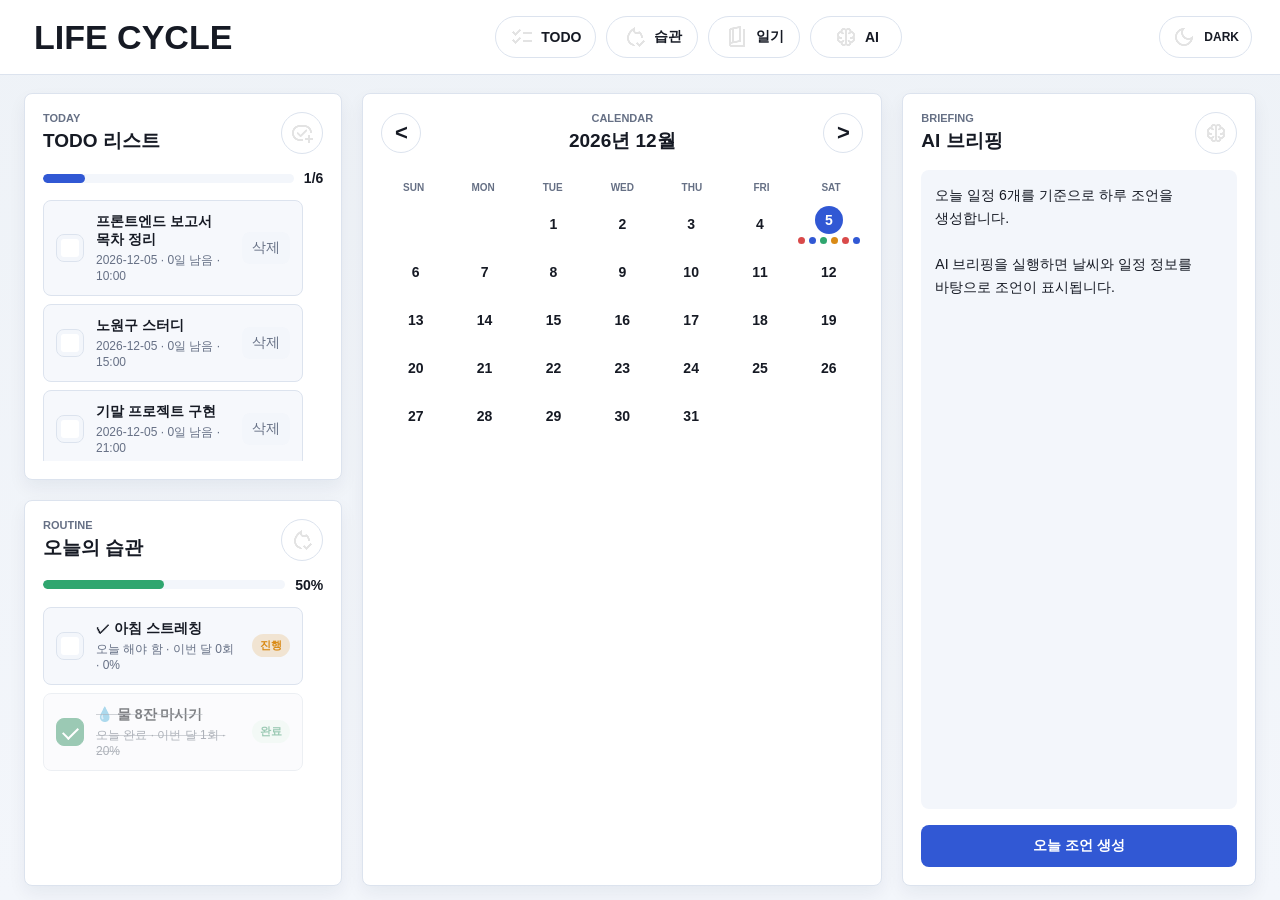
==== index.html @ 94e9d5b8 "최초1" ====
<!doctype html>
<html lang="ko">
  <head>
    <meta charset="UTF-8" />
    <meta name="viewport" content="width=device-width, initial-scale=1.0" />
    <title>LIFE CYCLE</title>
    <meta
      name="description"
      content="TODO, 습관, 캘린더, 한 줄 일기, AI 브리핑을 한 화면에서 관리하는 LIFE CYCLE 웹앱"
    />
    <link rel="stylesheet" href="./styles.css" />
  </head>
  <body>
    <div class="app-shell">
      <header class="topbar">
        <button class="brand" id="brandButton" type="button" aria-label="메인 화면으로 이동">
          LIFE CYCLE
        </button>

        <nav class="main-nav" aria-label="주요 화면">
          <button class="nav-button" type="button" data-view="todo">
            <img src="./icon/todo-icon.png" alt="" />
            <span>TODO</span>
          </button>
          <button class="nav-button" type="button" data-view="habit">
            <img src="./icon/habit-icon.png" alt="" />
            <span>습관</span>
          </button>
          <button class="nav-button" type="button" data-view="diary">
            <img src="./icon/diary-icon.png" alt="" />
            <span>일기</span>
          </button>
          <button class="nav-button" type="button" data-view="ai">
            <img src="./icon/ai-icon.png" alt="" />
            <span>AI</span>
          </button>
        </nav>

        <button class="theme-toggle" id="themeToggle" type="button" aria-label="라이트/다크 모드 전환">
          <img id="themeIcon" src="./icon/dark-mode-icon.png" alt="" />
          <span id="themeLabel">DARK</span>
        </button>
      </header>

      <main class="app-main">
        <section class="view active" id="view-dashboard" aria-labelledby="dashboardTitle">
          <div class="dashboard-grid">
            <aside class="side-stack">
              <article class="panel todo-panel">
                <div class="panel-heading">
                  <div>
                    <p class="eyebrow">TODAY</p>
                    <h2 id="dashboardTitle">TODO 리스트</h2>
                  </div>
                  <button class="icon-action" type="button" data-view-jump="todo" aria-label="TODO 상세">
                    <img src="./icon/add-todo-icon.png" alt="" />
                  </button>
                </div>
                <div class="progress-row">
                  <div class="progress-track">
                    <span id="todoProgressBar"></span>
                  </div>
                  <strong id="todoProgressText">0/0</strong>
                </div>
                <div class="scroll-list compact-list" id="dashboardTodoList"></div>
              </article>

              <article class="panel habit-panel">
                <div class="panel-heading">
                  <div>
                    <p class="eyebrow">ROUTINE</p>
                    <h2>오늘의 습관</h2>
                  </div>
                  <button class="icon-action" type="button" data-view-jump="habit" aria-label="습관 상세">
                    <img src="./icon/habit-icon.png" alt="" />
                  </button>
                </div>
                <div class="progress-row">
                  <div class="progress-track accent">
                    <span id="habitProgressBar"></span>
                  </div>
                  <strong id="habitProgressText">0%</strong>
                </div>
                <div class="scroll-list compact-list" id="dashboardHabitList"></div>
              </article>
            </aside>

            <section class="panel calendar-panel">
              <div class="panel-heading calendar-heading">
                <button class="month-button" id="prevMonth" type="button" aria-label="이전 달">&lt;</button>
                <div>
                  <p class="eyebrow">CALENDAR</p>
                  <h2 id="calendarTitle">2026년 06월</h2>
                </div>
                <button class="month-button" id="nextMonth" type="button" aria-label="다음 달">&gt;</button>
              </div>
              <div class="weekday-row" aria-hidden="true">
                <span>SUN</span><span>MON</span><span>TUE</span><span>WED</span><span>THU</span><span>FRI</span><span>SAT</span>
              </div>
              <div class="calendar-grid" id="calendarGrid"></div>
              <div class="date-split" id="selectedDatePanel"></div>
            </section>

            <aside class="panel ai-panel">
              <div class="panel-heading">
                <div>
                  <p class="eyebrow">BRIEFING</p>
                  <h2>AI 브리핑</h2>
                </div>
                <button class="icon-action" type="button" data-view-jump="ai" aria-label="AI 상세">
                  <img src="./icon/ai-icon.png" alt="" />
                </button>
              </div>
              <div class="briefing-box" id="dashboardBriefing"></div>
              <button class="primary-button full-width" id="openApiDialogFromDashboard" type="button">
                오늘 조언 생성
              </button>
            </aside>
          </div>
        </section>

        <section class="view" id="view-todo" aria-labelledby="todoViewTitle">
          <div class="workspace-grid map-page">
            <aside class="panel map-rail">
              <p class="eyebrow">CALENDAR</p>
              <h2>TODO 날짜</h2>
              <div class="mini-date-list" id="todoDateRail"></div>
            </aside>
            <article class="panel map-main">
              <div class="panel-heading">
                <div>
                  <p class="eyebrow">TODO</p>
                  <h1 id="todoViewTitle">일정관리</h1>
                </div>
                <button class="primary-button compact-button" id="openTodoDialog" type="button">일정 추가</button>
              </div>
              <div class="scroll-list detail-list" id="todoList"></div>
            </article>
          </div>
        </section>

        <section class="view" id="view-habit" aria-labelledby="habitViewTitle">
          <div class="workspace-grid map-page">
            <aside class="panel map-rail">
              <p class="eyebrow">RANK</p>
              <h2>습관 랭킹</h2>
              <div class="scroll-list rail-list" id="habitRailList"></div>
            </aside>
            <article class="panel map-main">
              <div class="panel-heading">
                <div>
                  <p class="eyebrow">ROUTINE</p>
                  <h1 id="habitViewTitle">습관 관리</h1>
                </div>
              </div>
              <form class="form-grid compact-form" id="habitForm">
                <label>
                  습관 이름
                  <input id="habitName" type="text" placeholder="예: 물 8잔 마시기" required />
                </label>
                <label>
                  아이콘
                  <input id="habitEmoji" type="text" maxlength="2" value="✓" />
                </label>
                <button class="primary-button" type="submit">습관 추가</button>
              </form>
              <p class="form-note">새 습관은 매일 반복으로 등록됩니다.</p>
              <div class="scroll-list detail-list progress-list" id="habitList"></div>
            </article>
          </div>
        </section>

        <section class="view" id="view-diary" aria-labelledby="diaryViewTitle">
          <div class="workspace-grid map-page">
            <aside class="panel map-rail">
              <p class="eyebrow">CALENDAR</p>
              <h2>일기 날짜</h2>
              <div class="mini-date-list" id="diaryDateRail"></div>
            </aside>
            <article class="panel map-main">
              <div class="panel-heading">
                <div>
                  <p class="eyebrow">DIARY</p>
                  <h1 id="diaryViewTitle">날짜별 한 줄 일기</h1>
                </div>
              </div>
              <div class="selected-date-large" id="diarySelectedDate"></div>
              <div class="diary-editor">
                <div class="diary-line-row">
                  <label>
                    이모티콘
                    <input id="diaryMood" type="text" maxlength="2" value="🙂" />
                  </label>
                  <label for="diaryText">
                    한 줄 일기
                    <textarea id="diaryText" rows="2" placeholder="오늘 하루를 한 줄로 남겨보세요."></textarea>
                  </label>
                </div>
                <button class="secondary-button" id="saveDiary" type="button">일기 저장</button>
              </div>
            </article>
          </div>
        </section>

        <section class="view" id="view-ai" aria-labelledby="aiViewTitle">
          <div class="workspace-grid map-page">
            <aside class="panel map-rail">
              <p class="eyebrow">SCHEDULE</p>
              <h2>브리핑 대상</h2>
              <div class="scroll-list rail-list" id="briefingContext"></div>
            </aside>
            <article class="panel map-main ai-workspace">
              <div class="panel-heading">
                <div>
                  <p class="eyebrow">AI</p>
                  <h1 id="aiViewTitle">AI 브리핑</h1>
                </div>
                <span class="count-badge">GPT 5.4 nano</span>
              </div>
              <div class="briefing-box large" id="aiBriefingResult"></div>
              <div class="ai-action-row">
                <button class="primary-button" id="openApiDialogFromAi" type="button">
                  실제 API로 브리핑 생성
                </button>
              </div>
              <form class="question-form" id="aiQuestionForm">
                <label for="aiQuestion">내 일정 질문</label>
                <div class="question-row">
                  <input id="aiQuestion" type="text" placeholder="예: 스터디 전에 무엇을 먼저 준비하면 좋을까?" />
                  <button class="secondary-button" type="submit">질문하기</button>
                </div>
              </form>
              <p class="form-note">
                OpenWeatherMap은 과제용 키를 사용하고, OpenRouter 키는 요청에만 사용됩니다.
              </p>
            </article>
          </div>
        </section>
      </main>
    </div>

    <div class="modal-backdrop hidden" id="todoDialog" role="dialog" aria-modal="true" aria-labelledby="todoDialogTitle">
      <div class="modal-card">
        <div class="panel-heading">
          <div>
            <p class="eyebrow">TODO</p>
            <h2 id="todoDialogTitle">일정 추가</h2>
          </div>
          <button class="close-button" id="closeTodoDialog" type="button" aria-label="닫기">×</button>
        </div>
        <form class="form-grid" id="todoForm">
          <label>
            할 일
            <input id="todoTitle" type="text" placeholder="예: 알고리즘 복습" required />
          </label>
          <label>
            폴더
            <select id="todoFolder">
              <option>공부</option>
              <option>건강</option>
              <option>일정</option>
              <option>알바</option>
              <option>기타</option>
            </select>
          </label>
          <label>
            우선순위
            <select id="todoPriority">
              <option value="high">높음</option>
              <option value="medium" selected>보통</option>
              <option value="low">낮음</option>
            </select>
          </label>
          <label>
            기한
            <input id="todoDueDate" type="date" />
          </label>
          <label>
            시간
            <input id="todoDueTime" type="time" />
          </label>
          <button class="primary-button" type="submit">일정 추가</button>
        </form>
      </div>
    </div>

    <div class="modal-backdrop hidden" id="apiDialog" role="dialog" aria-modal="true" aria-labelledby="apiDialogTitle">
      <div class="modal-card">
        <div class="panel-heading">
          <div>
            <p class="eyebrow">ONE TIME USE</p>
            <h2 id="apiDialogTitle">API 키 입력</h2>
          </div>
          <button class="close-button" id="closeApiDialog" type="button" aria-label="닫기">×</button>
        </div>
        <p class="form-note">
          OpenWeatherMap 키는 과제용으로 미리 설정되어 있습니다. OpenRouter 키는 이번 요청에만 사용하고 즉시 비웁니다.
        </p>
        <form class="form-grid api-form" id="apiForm">
          <label>
            OpenRouter API Key
            <input id="openRouterApiKey" type="password" autocomplete="off" placeholder="이번 요청에만 입력" />
          </label>
          <label>
            지역명
            <input id="briefingLocation" type="text" placeholder="예: 강남, 노원구, 서울" />
          </label>
          <div class="fixed-info">
            <span>AI 모델</span>
            <strong>GPT 5.4 nano</strong>
          </div>
          <label class="full-field">
            일정 선택
            <select id="briefingEventSelect"></select>
          </label>
          <button class="primary-button full-field" type="submit">이번 요청으로 브리핑 생성</button>
        </form>
      </div>
    </div>

    <script src="./script.js"></script>
  </body>
</html>
---- styles.css ----
:root {
  color-scheme: light;
  --bg: #eef2f7;
  --surface: #ffffff;
  --surface-soft: #f3f6fb;
  --text: #161a24;
  --muted: #667085;
  --line: #dce3ee;
  --primary: #3158d4;
  --primary-soft: #e6ecff;
  --accent: #2fa66f;
  --accent-soft: #e6f6ee;
  --warning: #d98a15;
  --danger: #d94a4a;
  --blue: #228be6;
  --shadow: 0 8px 18px rgba(23, 34, 61, 0.06);
  --radius: 8px;
}

body.dark {
  color-scheme: dark;
  --bg: #11141b;
  --surface: #181d27;
  --surface-soft: #222938;
  --text: #eef2f8;
  --muted: #aab3c2;
  --line: #303849;
  --primary: #7b91ff;
  --primary-soft: #20294a;
  --accent: #5fd19a;
  --accent-soft: #18382a;
  --warning: #f0b35a;
  --danger: #ff7878;
  --blue: #68b7ff;
  --shadow: 0 20px 55px rgba(0, 0, 0, 0.38);
}

* {
  box-sizing: border-box;
}

html,
body {
  height: 100%;
  margin: 0;
}

body {
  min-width: 1180px;
  overflow: hidden;
  background: linear-gradient(180deg, var(--bg), var(--surface-soft));
  color: var(--text);
  font-family: Inter, Pretendard, -apple-system, BlinkMacSystemFont, "Segoe UI", sans-serif;
  font-size: 14px;
}

button,
input,
select,
textarea {
  font: inherit;
}

button {
  cursor: pointer;
}

.app-shell {
  height: 100vh;
  overflow: hidden;
}

.topbar {
  position: sticky;
  top: 0;
  z-index: 20;
  display: grid;
  grid-template-columns: auto 1fr auto;
  align-items: center;
  gap: 16px;
  padding: 14px 28px;
  border-bottom: 1px solid var(--line);
  background: color-mix(in srgb, var(--surface) 96%, transparent);
  backdrop-filter: blur(16px);
}

.brand {
  border: 0;
  background: transparent;
  color: var(--text);
  font-size: clamp(22px, 3vw, 34px);
  font-weight: 900;
  letter-spacing: 0;
  white-space: nowrap;
}

.main-nav {
  display: flex;
  justify-content: center;
  gap: 10px;
  min-width: 0;
  overflow: visible;
  padding: 2px;
}

.nav-button,
.theme-toggle,
.icon-action,
.month-button,
.close-button {
  display: inline-flex;
  align-items: center;
  justify-content: center;
  border: 1px solid var(--line);
  background: var(--surface);
  color: var(--text);
  border-radius: 999px;
  transition: transform 160ms ease, background 160ms ease, border-color 160ms ease;
}

.nav-button {
  gap: 7px;
  min-width: 92px;
  height: 42px;
  padding: 0 14px;
  font-weight: 800;
}

.nav-button img,
.theme-toggle img,
.icon-action img {
  width: 24px;
  height: 24px;
  object-fit: contain;
}

.nav-button:hover,
.theme-toggle:hover,
.icon-action:hover,
.month-button:hover,
.close-button:hover {
  transform: translateY(-1px);
  border-color: var(--primary);
}

.nav-button.active {
  background: var(--primary-soft);
  border-color: var(--primary);
  color: var(--primary);
}

.theme-toggle {
  gap: 8px;
  height: 42px;
  padding: 0 12px;
  font-size: 12px;
  font-weight: 900;
}

.app-main {
  width: 100%;
  margin: 0 auto;
  height: calc(100vh - 71px);
  min-height: 0;
  overflow: hidden;
  padding: 18px 24px;
}

.view {
  display: none;
}

.view.active {
  display: block;
  height: 100%;
  min-height: 0;
}

.dashboard-grid {
  display: grid;
  grid-template-columns: minmax(300px, 0.9fr) minmax(520px, 1.35fr) minmax(320px, 1fr);
  gap: 20px;
  align-items: stretch;
  height: 100%;
  min-height: 0;
}

.workspace-grid {
  display: grid;
  gap: 20px;
  align-items: stretch;
  height: 100%;
  min-height: 0;
}

.two-column {
  grid-template-columns: minmax(280px, 0.9fr) minmax(360px, 1.25fr);
}

.wide-left {
  grid-template-columns: minmax(360px, 1.15fr) minmax(280px, 0.85fr);
}

.map-page {
  grid-template-columns: 300px minmax(0, 1fr);
}

.side-stack {
  display: grid;
  grid-template-rows: minmax(0, 1fr) minmax(0, 1fr);
  gap: 20px;
  min-height: 0;
}

.panel {
  background: var(--surface);
  border: 1px solid var(--line);
  border-radius: var(--radius);
  box-shadow: var(--shadow);
  padding: 18px;
}

.dashboard-grid .panel,
.workspace-grid .panel {
  min-height: 0;
  display: flex;
  flex-direction: column;
}

.map-rail {
  background: color-mix(in srgb, var(--surface) 84%, var(--surface-soft));
}

.map-main {
  overflow: hidden;
}

.panel-heading {
  display: flex;
  align-items: center;
  justify-content: space-between;
  gap: 16px;
  margin-bottom: 16px;
}

.panel-heading h1,
.panel-heading h2,
.panel h1,
.panel h2 {
  margin: 0;
  letter-spacing: 0;
}

.panel h1 {
  font-size: 28px;
  margin-bottom: 18px;
}

.panel h2 {
  font-size: 19px;
}

.eyebrow {
  margin: 0 0 4px;
  color: var(--muted);
  font-size: 11px;
  font-weight: 900;
  letter-spacing: 0;
  text-transform: uppercase;
}

.icon-action {
  width: 42px;
  height: 42px;
  flex: 0 0 auto;
}

.progress-row {
  display: flex;
  align-items: center;
  gap: 10px;
  margin-bottom: 14px;
}

.progress-track {
  flex: 1;
  height: 9px;
  overflow: hidden;
  border-radius: 999px;
  background: var(--surface-soft);
}

.progress-track span {
  display: block;
  width: 0;
  height: 100%;
  border-radius: inherit;
  background: var(--primary);
  transition: width 220ms ease;
}

.progress-track.accent span {
  background: var(--accent);
}

.scroll-list {
  overflow: auto;
  padding-right: 12px;
  scrollbar-gutter: stable;
}

.compact-list {
  flex: 1;
  max-height: none;
  min-height: 0;
}

.detail-list {
  flex: 1;
  max-height: none;
  min-height: 0;
}

.list-item {
  display: grid;
  grid-template-columns: auto 1fr auto;
  gap: 12px;
  align-items: center;
  padding: 12px;
  border: 1px solid var(--line);
  border-radius: var(--radius);
  background: color-mix(in srgb, var(--surface-soft) 72%, transparent);
}

.list-item + .list-item {
  margin-top: 8px;
}

.done-item {
  opacity: 0.55;
  filter: grayscale(0.3);
}

.done-item .item-title,
.done-item .item-meta {
  text-decoration: line-through;
  text-decoration-thickness: 1px;
  text-decoration-color: color-mix(in srgb, var(--muted) 55%, transparent);
}

.item-title {
  min-width: 0;
  font-weight: 800;
  word-break: keep-all;
  overflow-wrap: anywhere;
}

.item-meta {
  margin-top: 3px;
  color: var(--muted);
  font-size: 12px;
  overflow-wrap: anywhere;
}

.check-button {
  position: relative;
  width: 28px;
  height: 28px;
  border: 1px solid var(--line);
  border-radius: var(--radius);
  background: var(--surface);
  box-shadow: inset 0 0 0 4px var(--surface-soft);
  transition: border-color 160ms ease, background 160ms ease, box-shadow 160ms ease;
}

.check-button:hover {
  border-color: var(--accent);
  box-shadow: inset 0 0 0 4px var(--accent-soft);
}

.check-button.done {
  border-color: var(--accent);
  background: var(--accent);
  box-shadow: inset 0 0 0 0 var(--accent);
}

.check-button.done::after {
  content: "";
  position: absolute;
  left: 9px;
  top: 5px;
  width: 7px;
  height: 13px;
  border: solid var(--surface);
  border-width: 0 2px 2px 0;
  transform: rotate(45deg);
}

.delete-button,
.tiny-button {
  border: 0;
  border-radius: var(--radius);
  background: var(--surface-soft);
  color: var(--muted);
  padding: 7px 10px;
}

.delete-button:hover,
.tiny-button:hover {
  color: var(--danger);
}

.badge-row {
  display: flex;
  flex-wrap: wrap;
  gap: 6px;
  margin-top: 7px;
}

.badge,
.count-badge {
  display: inline-flex;
  align-items: center;
  gap: 4px;
  border-radius: 999px;
  background: var(--primary-soft);
  color: var(--primary);
  font-size: 11px;
  font-weight: 900;
  padding: 4px 8px;
}

.badge.high {
  background: color-mix(in srgb, var(--danger) 18%, transparent);
  color: var(--danger);
}

.badge.medium {
  background: color-mix(in srgb, var(--warning) 18%, transparent);
  color: var(--warning);
}

.badge.low {
  background: var(--accent-soft);
  color: var(--accent);
}

.calendar-heading {
  display: grid;
  grid-template-columns: auto 1fr auto;
  text-align: center;
}

.month-button {
  width: 40px;
  height: 40px;
  font-size: 22px;
  font-weight: 900;
}

.weekday-row,
.calendar-grid {
  display: grid;
  grid-template-columns: repeat(7, minmax(0, 1fr));
}

.weekday-row {
  gap: 5px;
  margin: 12px 0 8px;
  color: var(--muted);
  font-size: 10px;
  font-weight: 900;
  text-align: center;
}

.calendar-grid {
  row-gap: 6px;
  column-gap: 0;
  padding: 4px 0 2px;
}

.day-cell {
  min-height: 42px;
  border: 0;
  border-radius: 0;
  background: transparent;
  color: var(--text);
  padding: 3px;
  text-align: center;
}

.day-cell.empty {
  opacity: 0;
  pointer-events: none;
}

.day-cell.selected {
  background: transparent;
}

.day-cell.today .day-number {
  background: var(--primary);
  color: #fff;
}

.day-cell.selected .day-number {
  box-shadow: 0 0 0 2px var(--primary);
  color: var(--primary);
}

.day-cell.today.selected .day-number {
  color: #fff;
}

.day-number {
  display: inline-flex;
  align-items: center;
  justify-content: center;
  width: 24px;
  height: 24px;
  border-radius: 50%;
  font-weight: 900;
}

.event-dots {
  display: flex;
  gap: 4px;
  justify-content: center;
  margin-top: 5px;
}

.event-dot {
  width: 7px;
  height: 7px;
  border-radius: 50%;
  background: var(--danger);
}

.date-split {
  display: none;
  grid-template-columns: 0.72fr 1.55fr 0.95fr;
  gap: 10px;
  margin-top: 12px;
  border-top: 1px solid var(--line);
  padding-top: 12px;
  flex: 0 0 auto;
  min-height: 0;
}

.date-split.active {
  display: grid;
  animation: revealPanel 220ms ease-out;
}

.split-card {
  min-height: 108px;
  max-height: 148px;
  overflow: auto;
  border-radius: var(--radius);
  background: var(--surface-soft);
  padding: 11px;
  scrollbar-gutter: stable;
}

.date-summary-card h3,
.split-card h3 {
  margin: 4px 0 8px;
}

.schedule-strip-card {
  display: grid;
  align-content: start;
  gap: 8px;
}

.schedule-briefing-button {
  display: grid;
  grid-template-columns: 46px 1fr;
  align-items: center;
  gap: 8px;
  width: 100%;
  text-align: left;
}

.schedule-briefing-button strong {
  overflow: hidden;
  text-overflow: ellipsis;
  white-space: nowrap;
}

@keyframes revealPanel {
  from {
    opacity: 0;
    transform: translateY(-8px);
  }

  to {
    opacity: 1;
    transform: translateY(0);
  }
}

.section-title {
  margin: 18px 0 12px;
  font-size: 17px;
}

.briefing-box {
  min-height: 240px;
  max-height: none;
  flex: 1;
  overflow: auto;
  border-radius: var(--radius);
  background: var(--surface-soft);
  padding: 14px;
  line-height: 1.65;
  word-break: keep-all;
  overflow-wrap: anywhere;
  white-space: pre-wrap;
  scrollbar-gutter: stable;
}

.briefing-box.large {
  min-height: 0;
}

.ai-panel .briefing-box {
  margin-bottom: 16px;
}

.ai-action-row {
  display: flex;
  justify-content: flex-end;
  gap: 10px;
  margin-top: 16px;
}

.primary-button,
.secondary-button {
  border: 0;
  border-radius: var(--radius);
  padding: 12px 14px;
  color: #fff;
  background: var(--primary);
  font-weight: 900;
}

.secondary-button {
  background: var(--accent);
}

.full-width,
.full-field {
  width: 100%;
  grid-column: 1 / -1;
}

.form-grid {
  display: grid;
  grid-template-columns: repeat(2, minmax(0, 1fr));
  gap: 12px;
}

.compact-form {
  grid-template-columns: minmax(0, 1.4fr) minmax(120px, 0.5fr) auto;
  align-items: end;
}

label {
  display: grid;
  gap: 7px;
  color: var(--muted);
  font-size: 12px;
  font-weight: 900;
}

input,
select,
textarea {
  width: 100%;
  border: 1px solid var(--line);
  border-radius: var(--radius);
  background: var(--surface);
  color: var(--text);
  padding: 12px;
  outline: none;
}

textarea {
  resize: none;
}

input:focus,
select:focus,
textarea:focus {
  border-color: var(--primary);
  box-shadow: 0 0 0 3px color-mix(in srgb, var(--primary) 18%, transparent);
}

.form-note {
  color: var(--muted);
  font-size: 12px;
  line-height: 1.6;
}

.diary-editor {
  display: grid;
  gap: 10px;
  margin-top: 14px;
}

.diary-line-row {
  display: grid;
  grid-template-columns: 96px minmax(0, 1fr);
  gap: 12px;
  align-items: end;
}

.selected-date-large {
  margin: 0 0 16px;
  border-radius: var(--radius);
  background: var(--primary-soft);
  color: var(--primary);
  padding: 14px;
  font-size: 22px;
  font-weight: 900;
}

.modal-backdrop {
  position: fixed;
  inset: 0;
  z-index: 50;
  display: grid;
  place-items: center;
  padding: 20px;
  background: rgba(5, 8, 15, 0.56);
}

.modal-backdrop.hidden {
  display: none;
}

.modal-card {
  width: min(620px, 100%);
  max-height: min(760px, 92vh);
  overflow: auto;
  border: 1px solid var(--line);
  border-radius: var(--radius);
  background: var(--surface);
  box-shadow: var(--shadow);
  padding: 22px;
}

.close-button {
  width: 38px;
  height: 38px;
  font-size: 26px;
}

.api-form {
  margin-top: 16px;
}

.rail-list,
.mini-date-list {
  flex: 1;
  min-height: 0;
  overflow: auto;
  padding-right: 12px;
  scrollbar-gutter: stable;
}

.mini-date-list {
  display: grid;
  align-content: start;
  gap: 8px;
}

.mini-date-button {
  display: grid;
  grid-template-columns: 42px 1fr;
  align-items: center;
  gap: 10px;
  border: 1px solid var(--line);
  border-radius: var(--radius);
  background: var(--surface);
  color: var(--text);
  padding: 9px;
  text-align: left;
}

.mini-date-button small {
  display: block;
  margin-top: 3px;
  color: var(--muted);
}

.mini-date-button.active {
  border-color: var(--primary);
  background: var(--primary-soft);
}

.mini-date-number {
  display: inline-flex;
  align-items: center;
  justify-content: center;
  width: 34px;
  height: 34px;
  border-radius: 50%;
  background: var(--surface-soft);
  font-weight: 900;
}

.mini-date-button.active .mini-date-number {
  background: var(--primary);
  color: #fff;
}

.progress-list .list-item {
  grid-template-columns: auto 1fr auto;
}

.habit-meter {
  height: 7px;
  overflow: hidden;
  border-radius: 999px;
  background: var(--surface-soft);
  margin-top: 8px;
}

.habit-meter span {
  display: block;
  height: 100%;
  border-radius: inherit;
  background: var(--accent);
}

.stat-card,
.rank-item,
.context-block {
  border: 1px solid var(--line);
  border-radius: var(--radius);
  background: var(--surface);
  padding: 12px;
}

.stat-card {
  display: grid;
  gap: 6px;
  margin-bottom: 12px;
}

.stat-card span {
  color: var(--muted);
  font-size: 12px;
  font-weight: 900;
}

.stat-card strong {
  color: var(--primary);
  font-size: 30px;
}

.rank-item {
  display: grid;
  grid-template-columns: 34px 1fr;
  align-items: center;
  gap: 10px;
}

.rank-item + .rank-item,
.context-block + .context-block {
  margin-top: 10px;
}

.rank-number {
  display: inline-flex;
  align-items: center;
  justify-content: center;
  width: 30px;
  height: 30px;
  border-radius: 50%;
  background: var(--primary-soft);
  color: var(--primary);
  font-weight: 900;
}

.context-option {
  display: grid;
  grid-template-columns: auto 1fr;
  align-items: center;
  gap: 10px;
  width: 100%;
  border: 1px solid var(--line);
  border-radius: var(--radius);
  background: var(--surface-soft);
  color: var(--text);
  padding: 10px;
  text-align: left;
}

.context-option + .context-option {
  margin-top: 8px;
}

.context-option.active {
  border-color: var(--primary);
  background: var(--primary-soft);
}

.context-option small {
  display: block;
  margin-top: 3px;
  color: var(--muted);
}

.question-form {
  display: grid;
  gap: 9px;
  margin-top: 16px;
}

.question-row {
  display: grid;
  grid-template-columns: minmax(0, 1fr) auto;
  gap: 10px;
}

.fixed-info {
  display: grid;
  gap: 7px;
  border: 1px solid var(--line);
  border-radius: var(--radius);
  background: var(--surface-soft);
  padding: 12px;
}

.fixed-info span {
  color: var(--muted);
  font-size: 12px;
  font-weight: 900;
}

.fixed-info strong {
  color: var(--text);
  font-size: 14px;
}

.empty-state {
  color: var(--muted);
  border: 1px dashed var(--line);
  border-radius: var(--radius);
  padding: 16px;
  text-align: center;
  line-height: 1.6;
}

.error-text {
  color: var(--danger);
}

.success-text {
  color: var(--accent);
}

::-webkit-scrollbar {
  width: 8px;
  height: 8px;
}

::-webkit-scrollbar-thumb {
  background: color-mix(in srgb, var(--muted) 34%, transparent);
  border-radius: 999px;
}
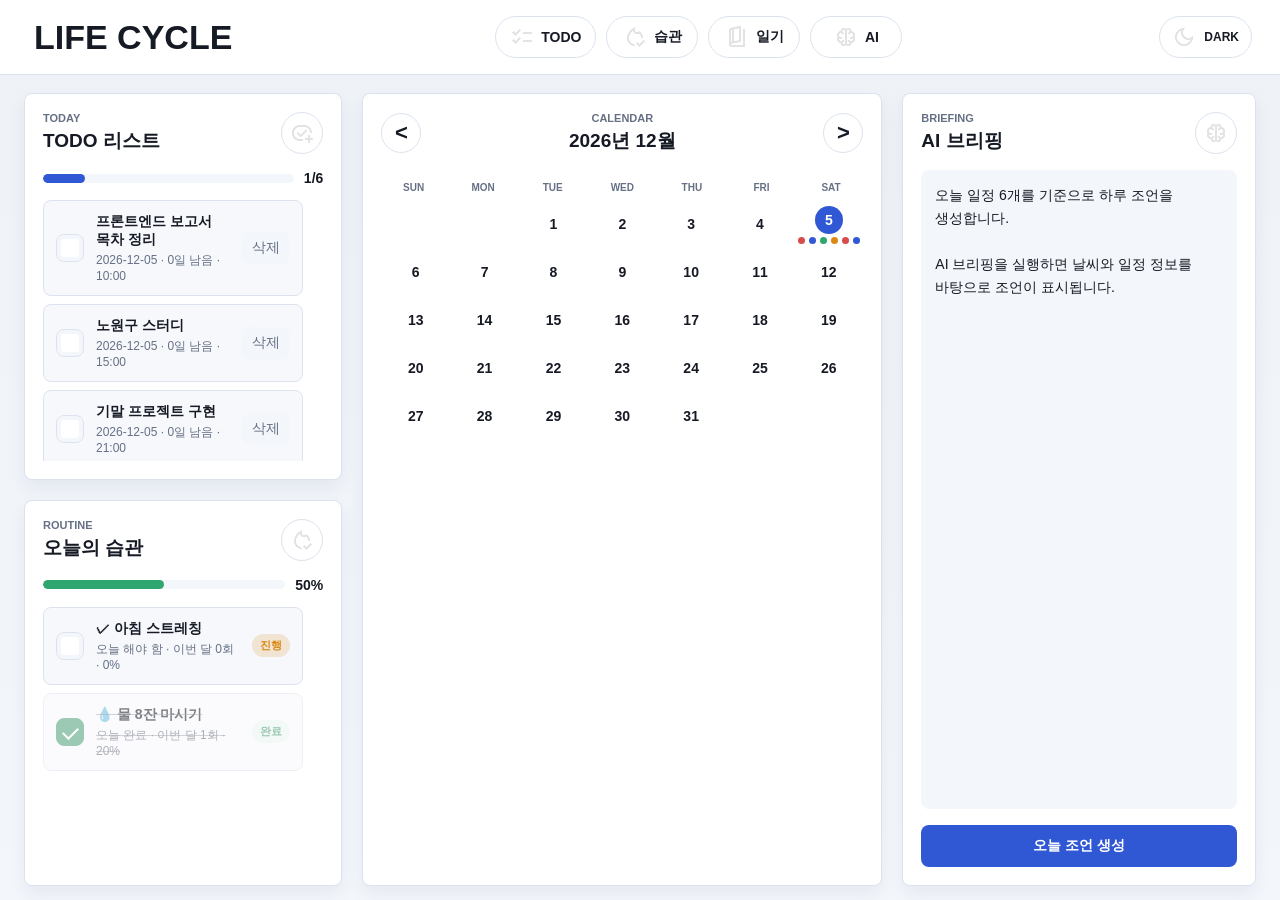
==== commit 4bdc98fe: "BASIC" ====
--- a/index.html
+++ b/index.html
@@ -124,6 +124,11 @@
             <aside class="panel map-rail">
               <p class="eyebrow">CALENDAR</p>
               <h2>TODO 날짜</h2>
+              <div class="rail-month-control" aria-label="TODO 월 이동">
+                <button class="rail-month-button" id="todoRailPrev" type="button" aria-label="이전 달">&lt;</button>
+                <strong id="todoRailMonthLabel">2026. 06</strong>
+                <button class="rail-month-button" id="todoRailNext" type="button" aria-label="다음 달">&gt;</button>
+              </div>
               <div class="mini-date-list" id="todoDateRail"></div>
             </aside>
             <article class="panel map-main">
@@ -193,7 +198,7 @@
                   </label>
                   <label for="diaryText">
                     한 줄 일기
-                    <textarea id="diaryText" rows="2" placeholder="오늘 하루를 한 줄로 남겨보세요."></textarea>
+                    <textarea id="diaryText" rows="1" placeholder="오늘 하루를 한 줄로 남겨보세요."></textarea>
                   </label>
                 </div>
                 <button class="secondary-button" id="saveDiary" type="button">일기 저장</button>
@@ -264,6 +269,10 @@
             </select>
           </label>
           <label>
+            지역 <span class="optional-label">선택</span>
+            <input id="todoLocation" type="text" placeholder="예: 노원구, 강남" />
+          </label>
+          <label>
             우선순위
             <select id="todoPriority">
               <option value="high">높음</option>
@@ -294,7 +303,7 @@
           <button class="close-button" id="closeApiDialog" type="button" aria-label="닫기">×</button>
         </div>
         <p class="form-note">
-          OpenWeatherMap 키는 과제용으로 미리 설정되어 있습니다. OpenRouter 키는 이번 요청에만 사용하고 즉시 비웁니다.
+          OpenWeatherMap 키는 과제용으로 미리 설정되어 있습니다. 지역은 일정 추가에서 입력한 값만 사용하며, 없어도 일정 중심 브리핑을 생성합니다.
         </p>
         <form class="form-grid api-form" id="apiForm">
           <label>
@@ -302,8 +311,8 @@
             <input id="openRouterApiKey" type="password" autocomplete="off" placeholder="이번 요청에만 입력" />
           </label>
           <label>
-            지역명
-            <input id="briefingLocation" type="text" placeholder="예: 강남, 노원구, 서울" />
+            선택 일정 지역
+            <input id="briefingLocation" type="text" readonly placeholder="선택 일정에 지역 없음" />
           </label>
           <div class="fixed-info">
             <span>AI 모델</span>
--- a/styles.css
+++ b/styles.css
@@ -231,6 +231,15 @@
   background: color-mix(in srgb, var(--surface) 84%, var(--surface-soft));
 }
 
+.map-rail h2 {
+  margin-bottom: 18px;
+}
+
+.map-rail > .rail-list,
+.map-rail > .mini-date-list {
+  margin-top: 18px;
+}
+
 .map-main {
   overflow: hidden;
 }
@@ -538,11 +547,13 @@
 
 .date-split {
   display: none;
-  grid-template-columns: 0.72fr 1.55fr 0.95fr;
+  grid-template-columns: 1fr;
   gap: 10px;
-  margin-top: 12px;
+  margin-top: 14px;
   border-top: 1px solid var(--line);
-  padding-top: 12px;
+  border-radius: 0 0 var(--radius) var(--radius);
+  background: var(--surface);
+  padding: 14px 18px 4px;
   flex: 0 0 auto;
   min-height: 0;
 }
@@ -553,32 +564,60 @@
 }
 
 .split-card {
-  min-height: 108px;
-  max-height: 148px;
+  display: grid;
+  grid-template-columns: 170px minmax(0, 1fr);
+  align-items: center;
+  gap: 14px;
+  min-height: 58px;
+  max-height: 88px;
+  overflow: hidden;
+  border: 1px solid var(--line);
+  border-radius: 22px;
+  background: var(--surface);
+  padding: 10px 14px;
+  scrollbar-gutter: stable;
+}
+
+.split-card h3 {
+  margin: 4px 0 0;
+  font-size: 15px;
+}
+
+.split-card .form-note {
+  margin: 0;
+  min-width: 0;
+  overflow: hidden;
+  text-overflow: ellipsis;
+  white-space: nowrap;
+}
+
+.schedule-strip-card {
+  grid-template-columns: 140px minmax(0, 1fr);
+  min-height: 76px;
+  max-height: 128px;
+}
+
+.schedule-pill-list {
+  display: flex;
+  flex-wrap: wrap;
+  align-content: flex-start;
+  gap: 8px;
+  min-width: 0;
+  max-height: 74px;
   overflow: auto;
-  border-radius: var(--radius);
-  background: var(--surface-soft);
-  padding: 11px;
+  padding-bottom: 2px;
   scrollbar-gutter: stable;
 }
 
-.date-summary-card h3,
-.split-card h3 {
-  margin: 4px 0 8px;
-}
-
-.schedule-strip-card {
-  display: grid;
-  align-content: start;
+.schedule-briefing-button {
+  display: inline-grid;
+  grid-template-columns: 44px minmax(0, 1fr);
+  align-items: center;
   gap: 8px;
-}
-
-.schedule-briefing-button {
-  display: grid;
-  grid-template-columns: 46px 1fr;
-  align-items: center;
-  gap: 8px;
-  width: 100%;
+  flex: 0 0 auto;
+  min-width: 176px;
+  max-width: 220px;
+  border-radius: 999px;
   text-align: left;
 }
 
@@ -697,6 +736,12 @@
   box-shadow: 0 0 0 3px color-mix(in srgb, var(--primary) 18%, transparent);
 }
 
+input[readonly] {
+  background: var(--surface-soft);
+  color: var(--muted);
+  cursor: default;
+}
+
 .form-note {
   color: var(--muted);
   font-size: 12px;
@@ -711,9 +756,20 @@
 
 .diary-line-row {
   display: grid;
-  grid-template-columns: 96px minmax(0, 1fr);
+  grid-template-columns: 120px minmax(0, 1fr);
   gap: 12px;
-  align-items: end;
+  align-items: start;
+}
+
+.diary-line-row input,
+.diary-line-row textarea {
+  height: 48px;
+  min-height: 48px;
+}
+
+.diary-line-row textarea {
+  line-height: 1.35;
+  overflow: hidden;
 }
 
 .selected-date-large {
@@ -770,6 +826,40 @@
   scrollbar-gutter: stable;
 }
 
+.rail-month-control {
+  display: grid;
+  grid-template-columns: 36px 1fr 36px;
+  align-items: center;
+  gap: 8px;
+  margin-bottom: 14px;
+}
+
+.rail-month-control strong {
+  text-align: center;
+  font-size: 16px;
+  letter-spacing: 0;
+}
+
+.rail-month-button {
+  width: 36px;
+  height: 36px;
+  border: 1px solid var(--line);
+  border-radius: 50%;
+  background: var(--surface);
+  color: var(--text);
+  font-size: 18px;
+  font-weight: 900;
+}
+
+.rail-month-button:hover {
+  border-color: var(--primary);
+  color: var(--primary);
+}
+
+.rail-month-control + .mini-date-list {
+  margin-top: 0;
+}
+
 .mini-date-list {
   display: grid;
   align-content: start;
@@ -926,6 +1016,12 @@
   gap: 10px;
 }
 
+.optional-label {
+  color: var(--muted);
+  font-size: 11px;
+  font-weight: 800;
+}
+
 .fixed-info {
   display: grid;
   gap: 7px;
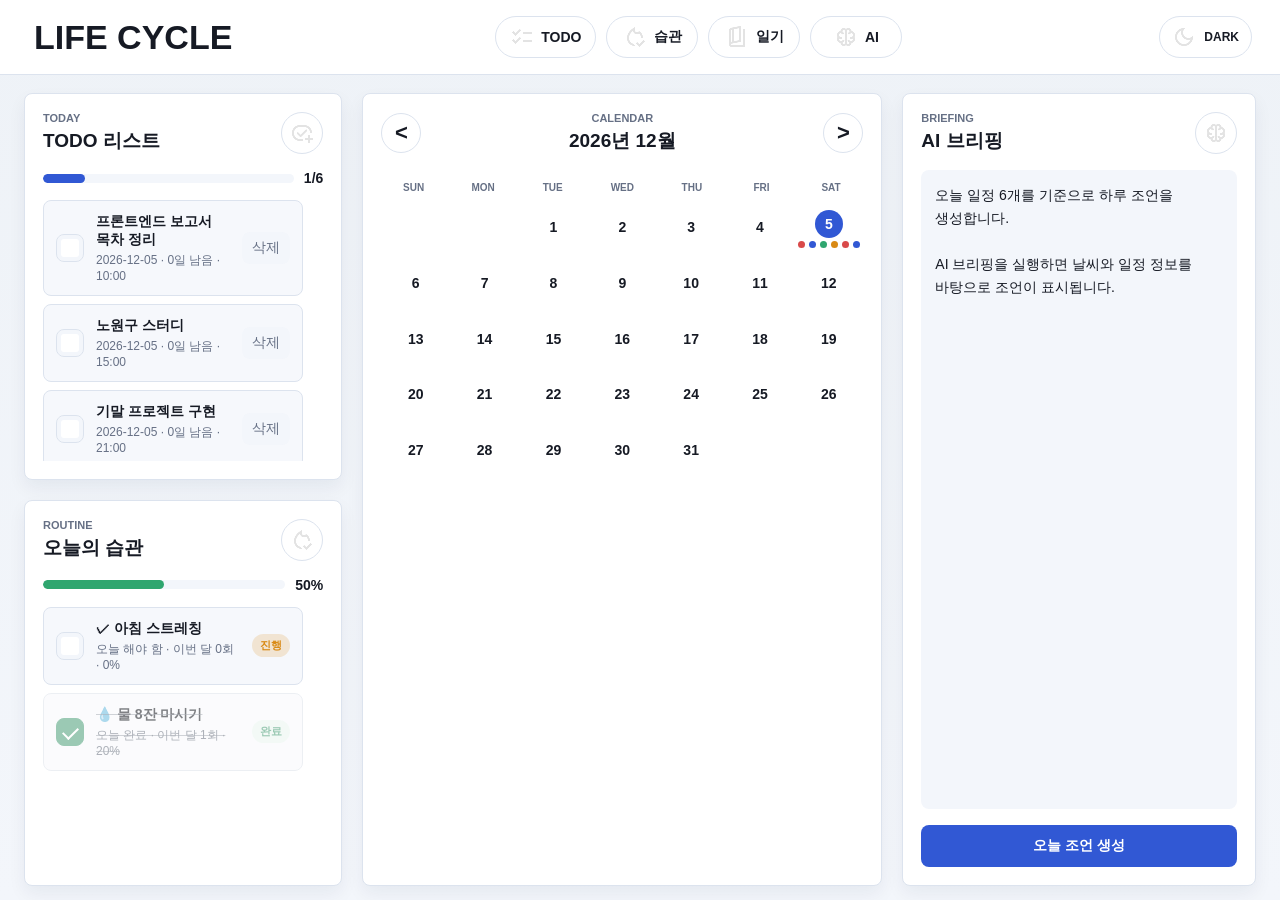
==== commit ddcb78e4: "main-캘린더하단 수정" ====
--- a/index.html
+++ b/index.html
@@ -86,18 +86,20 @@
             </aside>
 
             <section class="panel calendar-panel">
-              <div class="panel-heading calendar-heading">
-                <button class="month-button" id="prevMonth" type="button" aria-label="이전 달">&lt;</button>
-                <div>
-                  <p class="eyebrow">CALENDAR</p>
-                  <h2 id="calendarTitle">2026년 06월</h2>
-                </div>
-                <button class="month-button" id="nextMonth" type="button" aria-label="다음 달">&gt;</button>
-              </div>
-              <div class="weekday-row" aria-hidden="true">
-                <span>SUN</span><span>MON</span><span>TUE</span><span>WED</span><span>THU</span><span>FRI</span><span>SAT</span>
-              </div>
-              <div class="calendar-grid" id="calendarGrid"></div>
+              <div class="calendar-date-block">
+                <div class="panel-heading calendar-heading">
+                  <button class="month-button" id="prevMonth" type="button" aria-label="이전 달">&lt;</button>
+                  <div>
+                    <p class="eyebrow">CALENDAR</p>
+                    <h2 id="calendarTitle">2026년 06월</h2>
+                  </div>
+                  <button class="month-button" id="nextMonth" type="button" aria-label="다음 달">&gt;</button>
+                </div>
+                <div class="weekday-row" aria-hidden="true">
+                  <span>SUN</span><span>MON</span><span>TUE</span><span>WED</span><span>THU</span><span>FRI</span><span>SAT</span>
+                </div>
+                <div class="calendar-grid" id="calendarGrid"></div>
+              </div>
               <div class="date-split" id="selectedDatePanel"></div>
             </section>
 
--- a/styles.css
+++ b/styles.css
@@ -227,6 +227,17 @@
   flex-direction: column;
 }
 
+.calendar-panel {
+  overflow: hidden;
+}
+
+.calendar-date-block {
+  display: flex;
+  flex: 0 0 calc((100% - 20px) / 2);
+  flex-direction: column;
+  min-height: 0;
+}
+
 .map-rail {
   background: color-mix(in srgb, var(--surface) 84%, var(--surface-soft));
 }
@@ -488,6 +499,12 @@
   padding: 4px 0 2px;
 }
 
+.calendar-date-block .calendar-grid {
+  flex: 1 1 auto;
+  min-height: 0;
+  grid-auto-rows: minmax(0, 1fr);
+}
+
 .day-cell {
   min-height: 42px;
   border: 0;
@@ -548,14 +565,16 @@
 .date-split {
   display: none;
   grid-template-columns: 1fr;
+  grid-template-rows: minmax(0, 0.82fr) minmax(0, 1.18fr);
   gap: 10px;
-  margin-top: 14px;
+  margin-top: 12px;
   border-top: 1px solid var(--line);
   border-radius: 0 0 var(--radius) var(--radius);
   background: var(--surface);
-  padding: 14px 18px 4px;
+  padding: 12px 14px 0;
   flex: 0 0 auto;
   min-height: 0;
+  overflow: hidden;
 }
 
 .date-split.active {
@@ -563,61 +582,129 @@
   animation: revealPanel 220ms ease-out;
 }
 
+.calendar-panel.split-open .date-split {
+  grid-template-rows: minmax(42px, 0.48fr) minmax(0, 1.52fr);
+  gap: 8px;
+  margin-top: 12px;
+  padding: 10px 12px 0;
+  flex: 1 1 0;
+}
+
 .split-card {
-  display: grid;
-  grid-template-columns: 170px minmax(0, 1fr);
-  align-items: center;
-  gap: 14px;
-  min-height: 58px;
-  max-height: 88px;
+  display: flex;
+  flex-direction: column;
+  min-height: 0;
   overflow: hidden;
   border: 1px solid var(--line);
-  border-radius: 22px;
+  border-radius: var(--radius);
   background: var(--surface);
-  padding: 10px 14px;
+  padding: 12px;
   scrollbar-gutter: stable;
 }
 
-.split-card h3 {
-  margin: 4px 0 0;
-  font-size: 15px;
-}
-
-.split-card .form-note {
+.split-card-header {
+  flex: 0 0 auto;
+  margin-bottom: 14px;
+}
+
+.split-card-header h3 {
+  display: flex;
+  align-items: baseline;
+  gap: 12px;
   margin: 0;
-  min-width: 0;
+  font-family: inherit;
+  font-size: 19px;
+  font-weight: 700;
+  line-height: normal;
+  letter-spacing: 0;
+}
+
+.split-card-header h3 span {
+  font-weight: inherit;
+}
+
+.split-card-header h3 strong {
+  color: var(--muted);
+  font-size: 14px;
+  font-weight: 700;
+}
+
+.diary-card-body {
+  display: grid;
+  grid-template-columns: 48px minmax(0, 1fr);
+  grid-template-rows: minmax(0, 1fr);
+  align-items: start;
+  gap: 12px;
+  min-height: 0;
+  flex: 1;
   overflow: hidden;
-  text-overflow: ellipsis;
-  white-space: nowrap;
+}
+
+.diary-card-body.no-diary {
+  display: block;
+}
+
+.diary-card-emoji {
+  display: inline-flex;
+  align-items: center;
+  justify-content: center;
+  min-height: 0;
+  font-size: 32px;
+  line-height: 1;
+}
+
+.diary-card-text {
+  margin: 0;
+  min-height: 0;
+  height: 100%;
+  max-height: 100%;
+  overflow: auto;
+  color: var(--text);
+  font-size: 13px;
+  font-weight: 500;
+  line-height: 1.55;
+  word-break: keep-all;
+  overflow-wrap: anywhere;
+  scrollbar-gutter: stable;
 }
 
 .schedule-strip-card {
-  grid-template-columns: 140px minmax(0, 1fr);
-  min-height: 76px;
-  max-height: 128px;
+  min-height: 0;
+}
+
+.schedule-card-header h3 {
+  gap: 12px;
+}
+
+.schedule-card-header h3 strong {
+  color: var(--muted);
+  font-size: 14px;
+  font-weight: 700;
 }
 
 .schedule-pill-list {
-  display: flex;
-  flex-wrap: wrap;
-  align-content: flex-start;
+  display: grid;
+  align-content: start;
   gap: 8px;
   min-width: 0;
-  max-height: 74px;
+  min-height: 0;
+  flex: 1;
   overflow: auto;
-  padding-bottom: 2px;
+  padding-right: 6px;
   scrollbar-gutter: stable;
 }
 
 .schedule-briefing-button {
-  display: inline-grid;
-  grid-template-columns: 44px minmax(0, 1fr);
-  align-items: center;
-  gap: 8px;
-  flex: 0 0 auto;
-  min-width: 176px;
-  max-width: 220px;
-  border-radius: 999px;
+  display: grid;
+  grid-template-columns: 52px minmax(0, 1fr);
+  align-items: center;
+  gap: 12px;
+  width: 100%;
+  min-height: 40px;
+  border-radius: var(--radius);
+  background: var(--surface-soft);
+  color: var(--text);
+  padding: 8px 12px;
   text-align: left;
 }
 
@@ -625,6 +712,43 @@
   overflow: hidden;
   text-overflow: ellipsis;
   white-space: nowrap;
+}
+
+.calendar-panel.split-open .split-card {
+  padding: 10px 12px;
+}
+
+.calendar-panel.split-open .split-card-header {
+  margin-bottom: 14px;
+}
+
+.calendar-panel.split-open .split-card-header h3 {
+  font-size: 19px;
+  font-weight: 700;
+  line-height: normal;
+}
+
+.calendar-panel.split-open .split-card-header h3 strong,
+.calendar-panel.split-open .schedule-card-header h3 strong {
+  font-size: 14px;
+}
+
+.calendar-panel.split-open .diary-card-text {
+  font-size: 12px;
+  line-height: 1.45;
+}
+
+.calendar-panel.split-open .diary-card-emoji {
+  font-size: 26px;
+}
+
+.calendar-panel.split-open .schedule-pill-list {
+  gap: 8px;
+}
+
+.calendar-panel.split-open .schedule-briefing-button {
+  grid-template-columns: 52px minmax(0, 1fr);
+  min-height: 40px;
 }
 
 @keyframes revealPanel {
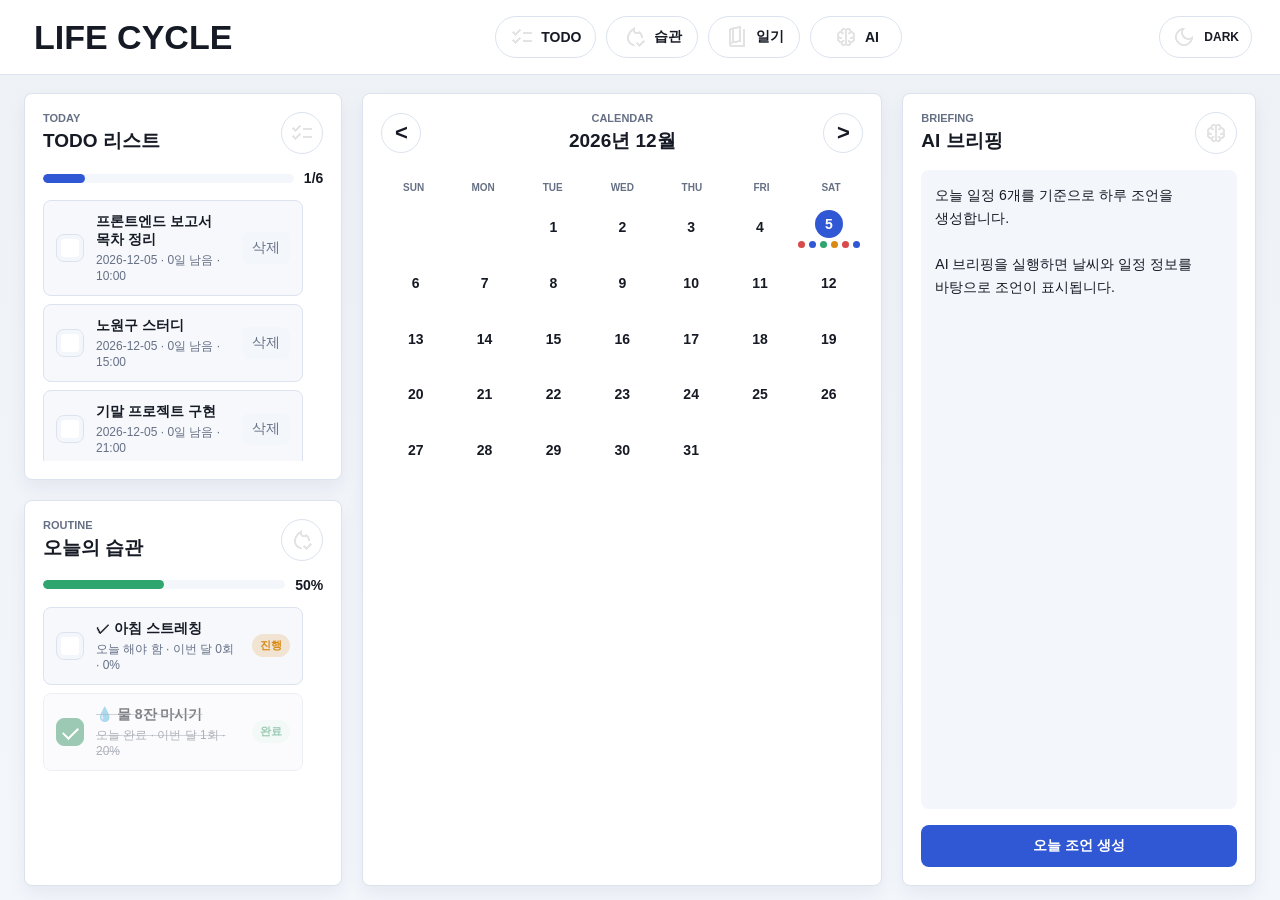
==== commit eacb2825: "commit 01" ====
--- a/index.html
+++ b/index.html
@@ -53,7 +53,7 @@
                     <h2 id="dashboardTitle">TODO 리스트</h2>
                   </div>
                   <button class="icon-action" type="button" data-view-jump="todo" aria-label="TODO 상세">
-                    <img src="./icon/add-todo-icon.png" alt="" />
+                    <img src="./icon/todo-icon.png" alt="" />
                   </button>
                 </div>
                 <div class="progress-row">
@@ -182,6 +182,11 @@
             <aside class="panel map-rail">
               <p class="eyebrow">CALENDAR</p>
               <h2>일기 날짜</h2>
+              <div class="rail-month-control" aria-label="일기 월 이동">
+                <button class="rail-month-button" id="diaryRailPrev" type="button" aria-label="이전 달">&lt;</button>
+                <strong id="diaryRailMonthLabel">2026. 06</strong>
+                <button class="rail-month-button" id="diaryRailNext" type="button" aria-label="다음 달">&gt;</button>
+              </div>
               <div class="mini-date-list" id="diaryDateRail"></div>
             </aside>
             <article class="panel map-main">
--- a/styles.css
+++ b/styles.css
@@ -829,6 +829,15 @@
   align-items: end;
 }
 
+#openTodoDialog {
+  margin-right: 20px;
+}
+
+#habitForm {
+  grid-template-columns: minmax(0, 0.95fr) 96px auto;
+  padding-right: 20px;
+}
+
 label {
   display: grid;
   gap: 7px;
@@ -1009,6 +1018,18 @@
   color: var(--muted);
 }
 
+.mini-date-summary {
+  min-width: 0;
+}
+
+.mini-date-count {
+  display: block;
+  color: var(--text);
+  font-size: 14px;
+  font-weight: 900;
+  line-height: 1.2;
+}
+
 .mini-date-button.active {
   border-color: var(--primary);
   background: var(--primary-soft);
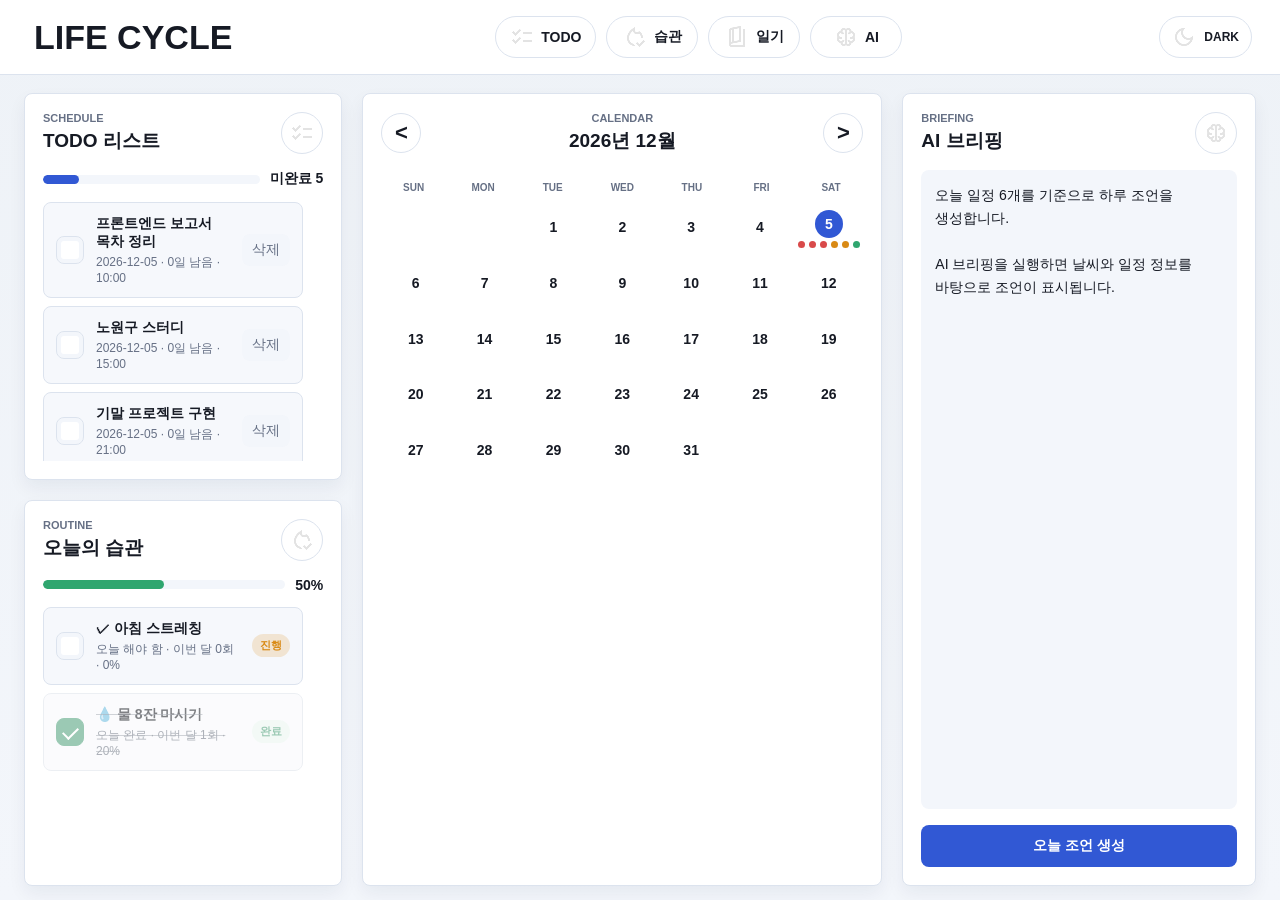
==== commit 19a477be: "commit 02" ====
--- a/index.html
+++ b/index.html
@@ -49,7 +49,7 @@
               <article class="panel todo-panel">
                 <div class="panel-heading">
                   <div>
-                    <p class="eyebrow">TODAY</p>
+                    <p class="eyebrow">SCHEDULE</p>
                     <h2 id="dashboardTitle">TODO 리스트</h2>
                   </div>
                   <button class="icon-action" type="button" data-view-jump="todo" aria-label="TODO 상세">
@@ -189,27 +189,15 @@
               </div>
               <div class="mini-date-list" id="diaryDateRail"></div>
             </aside>
-            <article class="panel map-main">
+            <article class="panel map-main diary-main">
               <div class="panel-heading">
                 <div>
                   <p class="eyebrow">DIARY</p>
                   <h1 id="diaryViewTitle">날짜별 한 줄 일기</h1>
                 </div>
-              </div>
-              <div class="selected-date-large" id="diarySelectedDate"></div>
-              <div class="diary-editor">
-                <div class="diary-line-row">
-                  <label>
-                    이모티콘
-                    <input id="diaryMood" type="text" maxlength="2" value="🙂" />
-                  </label>
-                  <label for="diaryText">
-                    한 줄 일기
-                    <textarea id="diaryText" rows="1" placeholder="오늘 하루를 한 줄로 남겨보세요."></textarea>
-                  </label>
-                </div>
-                <button class="secondary-button" id="saveDiary" type="button">일기 저장</button>
-              </div>
+                <button class="primary-button compact-button" id="openDiaryDialog" type="button">일기 추가</button>
+              </div>
+              <div class="scroll-list detail-list diary-history-list" id="diaryEntryList"></div>
             </article>
           </div>
         </section>
@@ -300,6 +288,32 @@
       </div>
     </div>
 
+    <div class="modal-backdrop hidden" id="diaryDialog" role="dialog" aria-modal="true" aria-labelledby="diaryDialogTitle">
+      <div class="modal-card">
+        <div class="panel-heading">
+          <div>
+            <p class="eyebrow">DIARY</p>
+            <h2 id="diaryDialogTitle">일기 추가</h2>
+          </div>
+          <button class="close-button" id="closeDiaryDialog" type="button" aria-label="닫기">×</button>
+        </div>
+        <div class="selected-date-large" id="diarySelectedDate"></div>
+        <form class="diary-editor" id="diaryForm">
+          <div class="diary-line-row">
+            <label>
+              이모티콘
+              <input id="diaryMood" type="text" maxlength="2" value="🙂" />
+            </label>
+            <label for="diaryText">
+              한 줄 일기
+              <textarea id="diaryText" rows="1" placeholder="오늘 하루를 한 줄로 남겨보세요."></textarea>
+            </label>
+          </div>
+          <button class="secondary-button" id="saveDiary" type="submit">일기 저장</button>
+        </form>
+      </div>
+    </div>
+
     <div class="modal-backdrop hidden" id="apiDialog" role="dialog" aria-modal="true" aria-labelledby="apiDialogTitle">
       <div class="modal-card">
         <div class="panel-heading">
--- a/styles.css
+++ b/styles.css
@@ -565,7 +565,7 @@
 .date-split {
   display: none;
   grid-template-columns: 1fr;
-  grid-template-rows: minmax(0, 0.82fr) minmax(0, 1.18fr);
+  grid-template-rows: minmax(118px, 2fr) minmax(0, 3fr);
   gap: 10px;
   margin-top: 12px;
   border-top: 1px solid var(--line);
@@ -583,7 +583,7 @@
 }
 
 .calendar-panel.split-open .date-split {
-  grid-template-rows: minmax(42px, 0.48fr) minmax(0, 1.52fr);
+  grid-template-rows: minmax(118px, 2fr) minmax(0, 3fr);
   gap: 8px;
   margin-top: 12px;
   padding: 10px 12px 0;
@@ -631,13 +631,13 @@
 
 .diary-card-body {
   display: grid;
-  grid-template-columns: 48px minmax(0, 1fr);
+  grid-template-columns: 54px minmax(0, 1fr);
   grid-template-rows: minmax(0, 1fr);
-  align-items: start;
+  align-items: center;
   gap: 12px;
   min-height: 0;
   flex: 1;
-  overflow: hidden;
+  overflow: visible;
 }
 
 .diary-card-body.no-diary {
@@ -648,8 +648,9 @@
   display: inline-flex;
   align-items: center;
   justify-content: center;
-  min-height: 0;
-  font-size: 32px;
+  min-height: 40px;
+  overflow: visible;
+  font-size: 34px;
   line-height: 1;
 }
 
@@ -739,7 +740,7 @@
 }
 
 .calendar-panel.split-open .diary-card-emoji {
-  font-size: 26px;
+  font-size: 30px;
 }
 
 .calendar-panel.split-open .schedule-pill-list {
@@ -915,6 +916,53 @@
   font-weight: 900;
 }
 
+.diary-main {
+  gap: 0;
+}
+
+.diary-history-list {
+  display: grid;
+  align-content: start;
+  gap: 10px;
+}
+
+.diary-entry {
+  border: 1px solid var(--line);
+  border-radius: var(--radius);
+  background: color-mix(in srgb, var(--surface-soft) 72%, transparent);
+  padding: 14px;
+}
+
+.diary-entry.active {
+  border-color: var(--primary);
+  background: var(--primary-soft);
+}
+
+.diary-entry-date {
+  display: flex;
+  align-items: center;
+  gap: 10px;
+  margin-bottom: 8px;
+}
+
+.diary-entry-date span {
+  font-size: 24px;
+  line-height: 1;
+}
+
+.diary-entry-date strong {
+  font-size: 14px;
+}
+
+.diary-entry p {
+  margin: 0;
+  color: var(--text);
+  font-size: 14px;
+  line-height: 1.55;
+  word-break: keep-all;
+  overflow-wrap: anywhere;
+}
+
 .modal-backdrop {
   position: fixed;
   inset: 0;
@@ -943,7 +991,7 @@
 .close-button {
   width: 38px;
   height: 38px;
-  font-size: 26px;
+  font-size: 28px;
 }
 
 .api-form {
@@ -1001,9 +1049,9 @@
 
 .mini-date-button {
   display: grid;
-  grid-template-columns: 42px 1fr;
-  align-items: center;
-  gap: 10px;
+  grid-template-columns: 72px minmax(0, 1fr);
+  align-items: center;
+  gap: 12px;
   border: 1px solid var(--line);
   border-radius: var(--radius);
   background: var(--surface);
@@ -1022,12 +1070,27 @@
   min-width: 0;
 }
 
+.shifted-summary {
+  padding-left: 14px;
+}
+
+.date-rail-dots {
+  justify-content: flex-start;
+  margin-top: 0;
+}
+
 .mini-date-count {
   display: block;
+  color: color-mix(in srgb, var(--text) 68%, var(--muted));
+  font-size: 14px;
+  font-weight: 900;
+  line-height: 1.2;
+}
+
+.diary-date-emoji {
   color: var(--text);
-  font-size: 14px;
-  font-weight: 900;
-  line-height: 1.2;
+  font-size: 28px;
+  line-height: 1;
 }
 
 .mini-date-button.active {
@@ -1039,16 +1102,29 @@
   display: inline-flex;
   align-items: center;
   justify-content: center;
-  width: 34px;
-  height: 34px;
-  border-radius: 50%;
+  width: auto;
+  min-width: 66px;
+  height: 36px;
+  gap: 5px;
+  border-radius: 999px;
   background: var(--surface-soft);
   font-weight: 900;
+}
+
+.mini-date-weekday {
+  color: var(--muted);
+  font-size: 10px;
+  font-weight: 900;
+  line-height: 1;
 }
 
 .mini-date-button.active .mini-date-number {
   background: var(--primary);
   color: #fff;
+}
+
+.mini-date-button.active .mini-date-weekday {
+  color: rgba(255, 255, 255, 0.72);
 }
 
 .progress-list .list-item {
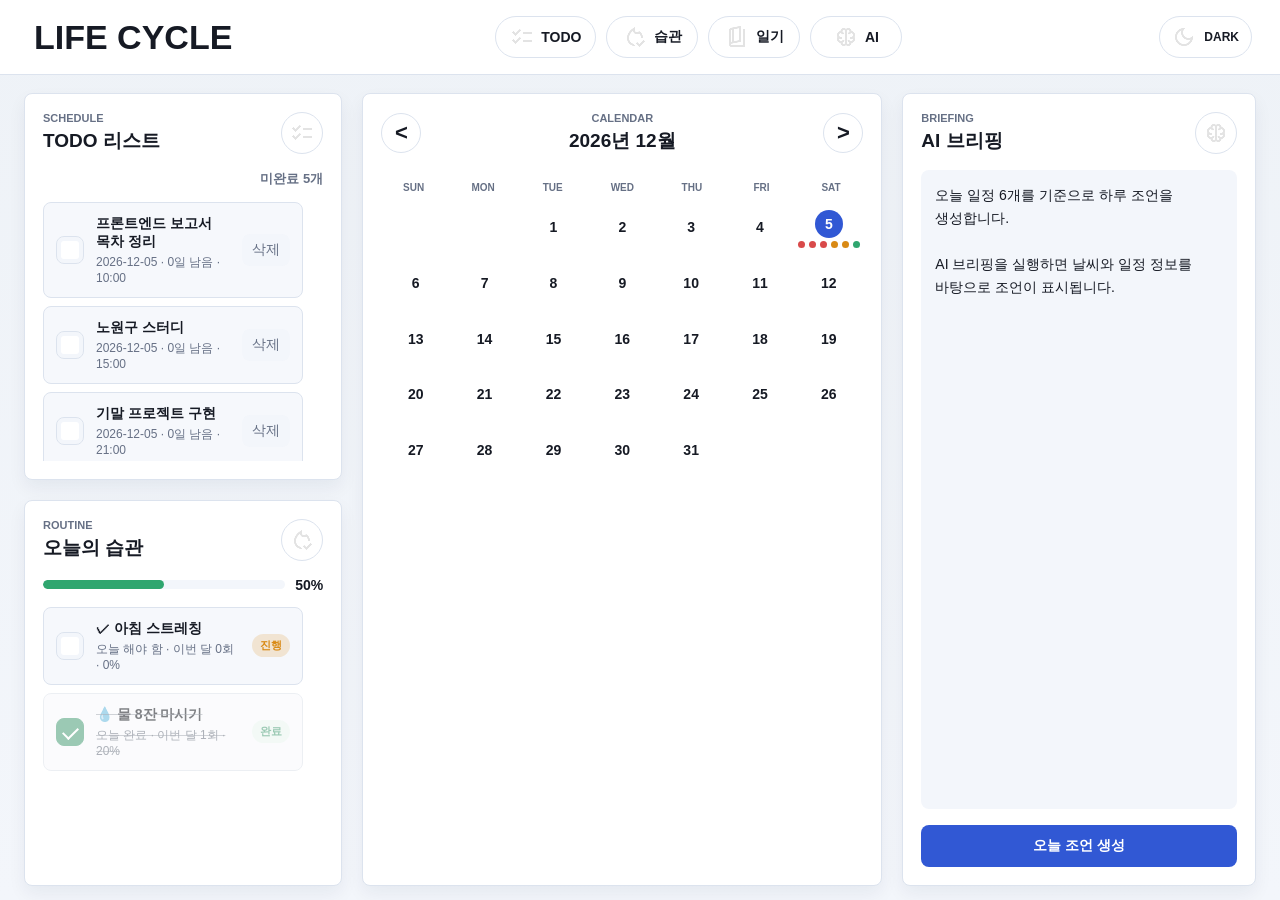
==== commit 1a589082: "commit 03 ~ing" ====
--- a/index.html
+++ b/index.html
@@ -56,11 +56,8 @@
                     <img src="./icon/todo-icon.png" alt="" />
                   </button>
                 </div>
-                <div class="progress-row">
-                  <div class="progress-track">
-                    <span id="todoProgressBar"></span>
-                  </div>
-                  <strong id="todoProgressText">0/0</strong>
+                <div class="progress-row schedule-count-row">
+                  <strong id="todoProgressText">미완료 0개</strong>
                 </div>
                 <div class="scroll-list compact-list" id="dashboardTodoList"></div>
               </article>
@@ -299,14 +296,20 @@
         </div>
         <div class="selected-date-large" id="diarySelectedDate"></div>
         <form class="diary-editor" id="diaryForm">
+          <div class="diary-date-row">
+            <label>
+              날짜
+              <input id="diaryDate" type="date" />
+            </label>
+          </div>
           <div class="diary-line-row">
             <label>
               이모티콘
-              <input id="diaryMood" type="text" maxlength="2" value="🙂" />
+              <input id="diaryMood" type="text" maxlength="2" placeholder="🙂" />
             </label>
             <label for="diaryText">
               한 줄 일기
-              <textarea id="diaryText" rows="1" placeholder="오늘 하루를 한 줄로 남겨보세요."></textarea>
+              <textarea id="diaryText" rows="3" placeholder="오늘 하루를 한 줄로 남겨보세요."></textarea>
             </label>
           </div>
           <button class="secondary-button" id="saveDiary" type="submit">일기 저장</button>
--- a/styles.css
+++ b/styles.css
@@ -302,6 +302,16 @@
   margin-bottom: 14px;
 }
 
+.schedule-count-row {
+  justify-content: flex-end;
+}
+
+.schedule-count-row strong {
+  color: var(--muted);
+  font-size: 13px;
+  font-weight: 900;
+}
+
 .progress-track {
   flex: 1;
   height: 9px;
@@ -715,6 +725,20 @@
   white-space: nowrap;
 }
 
+.schedule-button-copy {
+  min-width: 0;
+  display: grid;
+  gap: 2px;
+}
+
+.schedule-button-copy small {
+  overflow: hidden;
+  color: var(--muted);
+  font-size: 11px;
+  text-overflow: ellipsis;
+  white-space: nowrap;
+}
+
 .calendar-panel.split-open .split-card {
   padding: 10px 12px;
 }
@@ -884,8 +908,13 @@
 
 .diary-editor {
   display: grid;
-  gap: 10px;
+  gap: 12px;
   margin-top: 14px;
+}
+
+.diary-date-row {
+  display: grid;
+  grid-template-columns: minmax(0, 1fr);
 }
 
 .diary-line-row {
@@ -895,15 +924,16 @@
   align-items: start;
 }
 
-.diary-line-row input,
+.diary-line-row input {
+  height: 52px;
+  min-height: 52px;
+}
+
 .diary-line-row textarea {
-  height: 48px;
-  min-height: 48px;
-}
-
-.diary-line-row textarea {
-  line-height: 1.35;
-  overflow: hidden;
+  height: 96px;
+  min-height: 96px;
+  line-height: 1.5;
+  overflow: auto;
 }
 
 .selected-date-large {
